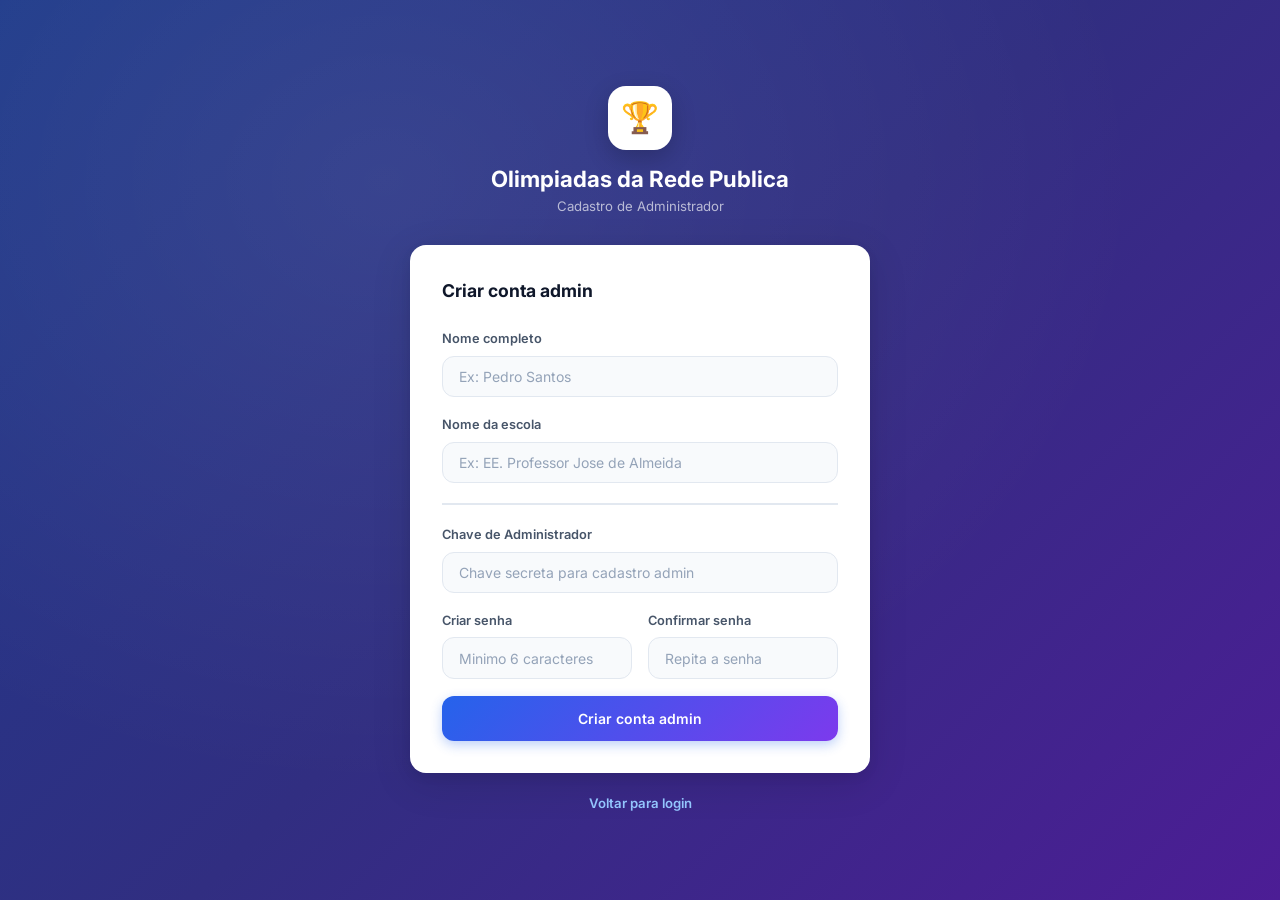
==== cadastro-admin.html @ f015c8ae "Add files via upload" ====
<!DOCTYPE html>
<html lang="pt-BR">
<head>
  <meta charset="UTF-8" />
  <meta name="viewport" content="width=device-width, initial-scale=1.0" />
  <title>Cadastro Admin — Olimpiadas da Rede Publica</title>
  <meta name="description" content="Crie conta de administrador para gerenciar inscricoes." />
  <link rel="stylesheet" href="style.css" />
</head>
<body class="auth-page">
  <div class="auth-wrap">
    <div class="auth-logo">
      <div class="logo-icon">🏆</div>
      <h1>Olimpiadas da Rede Publica</h1>
      <p>Cadastro de Administrador</p>
    </div>

    <div class="auth-card">
      <h2>Criar conta admin</h2>

      <div id="alert" class="alert" role="alert"></div>

      <form id="form-admin" novalidate>
        <div class="form-group">
          <label for="nome">Nome completo</label>
          <input type="text" id="nome" placeholder="Ex: Pedro Santos" autocomplete="name" />
          <div class="err" id="err-nome">Informe o nome completo.</div>
        </div>

        <div class="form-group">
          <label for="escola">Nome da escola</label>
          <input type="text" id="escola" placeholder="Ex: EE. Professor Jose de Almeida" autocomplete="off" />
          <div class="err" id="err-escola">Informe o nome da escola.</div>
        </div>

        <div class="divider"></div>

        <div class="form-group">
          <label for="admin-key">Chave de Administrador</label>
          <input type="password" id="admin-key" placeholder="Chave secreta para cadastro admin" autocomplete="off" />
          <div class="err" id="err-admin-key">Informe a chave de administrador.</div>
        </div>

        <div class="form-row">
          <div class="form-group">
            <label for="senha">Criar senha</label>
            <input type="password" id="senha" placeholder="Minimo 6 caracteres" autocomplete="new-password" />
            <div class="err" id="err-senha">A senha deve ter pelo menos 6 caracteres.</div>
          </div>
          <div class="form-group">
            <label for="confirma">Confirmar senha</label>
            <input type="password" id="confirma" placeholder="Repita a senha" autocomplete="new-password" />
            <div class="err" id="err-confirma">As senhas nao coincidem.</div>
          </div>
        </div>

        <button type="submit" class="btn btn-primary" id="btn-submit">Criar conta admin</button>
      </form>
    </div>

    <div class="auth-footer">
      <a href="login.html">Voltar para login</a>
    </div>
  </div>

  <script src="auth.js"></script>
  <script>
    if (getCurrentUser()) window.location.href = 'index.html';

    const form = document.getElementById('form-admin');
    const alert = document.getElementById('alert');

    function showAlert(msg, type = 'error') {
      alert.className = 'alert alert-' + type + ' show';
      alert.textContent = msg;
    }
    function hideAlert() { alert.className = 'alert'; }

    function setErr(id, show) {
      const input = document.getElementById(id);
      const err = document.getElementById('err-' + id);
      if (input) input.classList.toggle('is-error', show);
      if (err) err.classList.toggle('show', show);
    }

    form.addEventListener('submit', async e => {
      e.preventDefault();
      hideAlert();

      const nome = document.getElementById('nome').value.trim();
      const escola = document.getElementById('escola').value.trim();
      const adminKey = document.getElementById('admin-key').value;
      const senha = document.getElementById('senha').value;
      const confirma = document.getElementById('confirma').value;

      let ok = true;
      setErr('nome', !nome) && (ok = false);
      setErr('escola', !escola) && (ok = false);
      setErr('admin-key', !adminKey) && (ok = false);
      setErr('senha', senha.length < 6) && (ok = false);
      setErr('confirma', senha !== confirma) && (ok = false);

      if (!ok) return;

      const btn = document.getElementById('btn-submit');
      btn.disabled = true;
      btn.innerHTML = '<div style="width:18px;height:18px;border:2px solid rgba(255,255,255,.3);border-top-color:#fff;border-radius:50%;animation:spin .7s linear infinite"></div> Criando conta...';

      const result = await registerAdmin({ nomeCompleto: nome, nomeEscola: escola, senha: senha, adminKey: adminKey });

      if (!result.success) {
        showAlert(result.error);
        btn.disabled = false;
        btn.textContent = 'Criar conta admin';
      } else {
        showAlert('Conta admin criada com sucesso! Redirecionando...', 'success');
        setTimeout(() => window.location.href = 'index.html', 1200);
      }
    });

    ['nome', 'escola', 'admin-key', 'senha', 'confirma'].forEach(id => {
      const el = document.getElementById(id);
      if (el) el.addEventListener('input', () => setErr(id, false));
    });
  </script>
  <style>@keyframes spin { to { transform: rotate(360deg); } }</style>
</body>
</html>
---- style.css ----
@import url('https://fonts.googleapis.com/css2?family=Inter:wght@300;400;500;600;700;800&display=swap');

:root {
  --bg: #f1f5f9;
  --bg2: #e8edf3;
  --surface: #ffffff;
  --surface2: #f8fafc;
  --blue: #2563eb;
  --blue-l: #3b82f6;
  --purple: #7c3aed;
  --text: #0f172a;
  --text2: #475569;
  --muted: #94a3b8;
  --border: #e2e8f0;
  --border2: #cbd5e1;
  --radius: 12px;
  --radius-lg: 16px;
  --shadow-sm: 0 1px 3px rgba(0,0,0,.06), 0 1px 2px rgba(0,0,0,.04);
  --shadow: 0 4px 16px rgba(0,0,0,.08), 0 1px 4px rgba(0,0,0,.04);
  --shadow-lg: 0 10px 40px rgba(0,0,0,.12), 0 4px 12px rgba(0,0,0,.06);
  --tr: all 0.22s cubic-bezier(0.4,0,0.2,1);

  /* Status colors */
  --s-open-bg: #dcfce7; --s-open-text: #15803d; --s-open-border: #86efac; --s-open-bar: #16a34a;
  --s-ongoing-bg: #fef9c3; --s-ongoing-text: #a16207; --s-ongoing-border: #fde047; --s-ongoing-bar: #ca8a04;
  --s-closed-bg: #f3e8ff; --s-closed-text: #6d28d9; --s-closed-border: #c4b5fd; --s-closed-bar: #7c3aed;
  --s-finished-bg: #fee2e2; --s-finished-text: #b91c1c; --s-finished-border: #fca5a5; --s-finished-bar: #dc2626;
}

*, *::before, *::after { margin:0; padding:0; box-sizing:border-box; }
html { scroll-behavior:smooth; }

/* Skip link for keyboard navigation */
.skip-link {
  position: absolute; top: -40px; left: 0;
  background: var(--blue); color: white;
  padding: .5rem 1rem; z-index: 1000;
  font-weight: 600; text-decoration: none;
  transition: top .2s;
}
.skip-link:focus { top: 0; }

/* Screen reader only */
.sr-only {
  position: absolute; width: 1px; height: 1px;
  padding: 0; margin: -1px; overflow: hidden;
  clip: rect(0,0,0,0); border: 0;
}

body {
  font-family: 'Inter', system-ui, sans-serif;
  background: var(--bg);
  color: var(--text);
  min-height: 100vh;
  line-height: 1.6;
  overflow-x: hidden;
}

/* ── AUTH PAGES ── */
.auth-page {
  min-height: 100vh;
  display: flex;
  align-items: center;
  justify-content: center;
  padding: 2rem;
  background: linear-gradient(135deg, #1e3a8a 0%, #312e81 50%, #4c1d95 100%);
  position: relative;
}
.auth-page::before {
  content: '';
  position: absolute; inset: 0;
  background: radial-gradient(ellipse at 30% 20%, rgba(255,255,255,.08) 0%, transparent 60%);
  pointer-events: none;
}

.auth-wrap { width: 100%; max-width: 460px; animation: fadeUp .5s ease-out; position: relative; z-index: 1; }

.auth-logo { text-align: center; margin-bottom: 1.75rem; }
.logo-icon {
  width: 64px; height: 64px;
  background: white;
  border-radius: 18px;
  display: flex; align-items: center; justify-content: center;
  font-size: 1.9rem;
  margin: 0 auto 0.875rem;
  box-shadow: 0 8px 24px rgba(0,0,0,.2);
}
.auth-logo h1 { font-size: 1.4rem; font-weight: 700; color: white; line-height: 1.3; }
.auth-logo p  { font-size: .825rem; color: rgba(255,255,255,.65); margin-top: .2rem; }

.auth-card {
  background: white;
  border-radius: var(--radius-lg);
  padding: 2rem;
  box-shadow: var(--shadow-lg);
}
.auth-card h2 { font-size: 1.1rem; font-weight: 700; margin-bottom: 1.5rem; color: var(--text); }

/* Form */
.form-group { margin-bottom: 1.1rem; }
.form-group label { display: block; font-size: .8rem; font-weight: 600; color: var(--text2); margin-bottom: .4rem; }
.form-group input {
  width: 100%;
  background: var(--surface2);
  border: 1.5px solid var(--border);
  border-radius: var(--radius);
  padding: .7rem 1rem;
  color: var(--text);
  font-size: .875rem;
  font-family: inherit;
  transition: var(--tr);
  outline: none;
}
.form-group input:focus {
  border-color: var(--blue);
  background: #eff6ff;
  box-shadow: 0 0 0 3px rgba(37,99,235,.12);
}
.form-group input::placeholder { color: var(--muted); }
.form-group input.is-error { border-color: #ef4444; background: #fff5f5; }

.err { font-size: .75rem; color: #dc2626; margin-top: .3rem; display: none; }
.err.show { display: block; }

.form-row { display: grid; grid-template-columns: 1fr 1fr; gap: 1rem; }

/* Alert */
.alert {
  display: none; align-items: center; gap: .5rem;
  padding: .7rem 1rem; border-radius: 10px;
  font-size: .825rem; margin-bottom: 1.1rem;
  border: 1.5px solid;
}
.alert.show { display: flex; }
.alert-error  { background: #fff5f5; border-color: #fca5a5; color: #b91c1c; }
.alert-success{ background: #f0fdf4; border-color: #86efac; color: #15803d; }

/* Buttons */
.btn {
  display: inline-flex; align-items: center; justify-content: center; gap: .5rem;
  padding: .75rem 1.5rem; border-radius: var(--radius);
  font-size: .875rem; font-weight: 600; font-family: inherit;
  cursor: pointer; transition: var(--tr); border: none; text-decoration: none;
}
.btn-primary {
  background: linear-gradient(135deg, var(--blue), var(--purple));
  color: #fff; width: 100%; padding: .875rem;
  box-shadow: 0 4px 12px rgba(37,99,235,.3);
}
.btn-primary:hover:not(:disabled) { transform: translateY(-1px); box-shadow: 0 6px 20px rgba(37,99,235,.38); }
.btn-primary:disabled { opacity: .6; cursor: not-allowed; }

.auth-footer { text-align: center; margin-top: 1.25rem; font-size: .825rem; color: rgba(255,255,255,.7); }
.auth-footer a { color: #93c5fd; text-decoration: none; font-weight: 600; }
.auth-footer a:hover { text-decoration: underline; }

.divider { height: 1.5px; background: var(--border); margin: 1.25rem 0; }

/* ── APP PAGE ── */
.app-page { min-height: 100vh; }

/* Header */
.app-header {
  background: white;
  border-bottom: 1.5px solid var(--border);
  position: sticky; top: 0; z-index: 100;
  box-shadow: var(--shadow-sm);
}
.header-inner {
  max-width: 1320px; margin: 0 auto;
  padding: 0 2rem;
  display: flex; align-items: center; justify-content: space-between;
  height: 66px;
}
.brand { display: flex; align-items: center; gap: .75rem; }
.brand-icon {
  width: 40px; height: 40px;
  background: linear-gradient(135deg, var(--blue), var(--purple));
  border-radius: 11px;
  display: flex; align-items: center; justify-content: center;
  font-size: 1.1rem;
  box-shadow: 0 3px 10px rgba(37,99,235,.25);
}
.brand-name { font-size: .92rem; font-weight: 800; color: var(--text); }
.brand-sub  { font-size: .67rem; color: var(--muted); font-weight: 500; }

.header-right { display: flex; align-items: center; gap: 1rem; }
.user-info { text-align: right; }
.user-label { font-size: .68rem; color: var(--muted); font-weight: 500; }
.user-name  { font-size: .85rem; font-weight: 700; color: var(--text); max-width: 220px; overflow: hidden; text-overflow: ellipsis; white-space: nowrap; }

.btn-logout, .btn-admin {
  background: #f8fafc; border: 1.5px solid var(--border);
  color: var(--text2); padding: .45rem .9rem; border-radius: 9px;
  font-size: .78rem; font-weight: 600; cursor: pointer;
  transition: var(--tr); font-family: inherit; display: flex; align-items: center; gap: .4rem;
}
.btn-logout:hover { background: #fff5f5; border-color: #fca5a5; color: #b91c1c; }
.btn-admin { background: linear-gradient(135deg, var(--blue), var(--purple)); color: white; border: none; }
.btn-admin:hover { opacity: .9; }
.btn-check {
  display: flex; align-items: center; gap: 6px;
  padding: .4rem .85rem; border-radius: 9px;
  font-size: .775rem; font-weight: 700; font-family: inherit;
  cursor: pointer; transition: var(--tr); border: none; white-space: nowrap;
  background: linear-gradient(135deg, var(--blue), var(--purple));
  color: white; box-shadow: 0 2px 8px rgba(37,99,235,.25);
}
.btn-check:hover { transform: translateY(-1px); box-shadow: 0 4px 14px rgba(37,99,235,.35); }
.btn-admin-link {
  display: block; text-align: center; padding: .75rem;
  background: var(--surface2); border: 1.5px dashed var(--border2);
  border-radius: var(--radius); color: var(--text2);
  font-size: .85rem; font-weight: 600; text-decoration: none;
  transition: var(--tr);
}
.btn-admin-link:hover { border-color: var(--blue); color: var(--blue); background: #eff6ff; }
.badge-count {
  display: inline-flex; align-items: center; justify-content: center;
  min-width: 20px; height: 20px; padding: 0 6px;
  background: #dc2626; color: white; border-radius: 10px;
  font-size: .7rem; font-weight: 700;
  margin-left: 6px;
}

/* Hero */
.hero {
  max-width: 1320px; margin: 0 auto;
  padding: 2.5rem 2rem 1.5rem;
}
.hero-inner {
  display: flex; align-items: center; justify-content: space-between; flex-wrap: wrap; gap: 1.5rem;
}
.hero-text h1 {
  font-size: clamp(1.4rem, 3vw, 2rem);
  font-weight: 800; line-height: 1.2; margin-bottom: .4rem; color: var(--text);
}
.hero-text p { font-size: .9rem; color: var(--text2); max-width: 500px; }

.stats { display: flex; gap: 1rem; flex-wrap: wrap; }
.stat-chip {
  background: white; border: 1.5px solid var(--border);
  border-radius: 12px; padding: .6rem 1.1rem;
  text-align: center; box-shadow: var(--shadow-sm);
}
.stat-val { font-size: 1.5rem; font-weight: 800; color: var(--blue); display: block; }
.stat-lbl { font-size: .68rem; color: var(--muted); text-transform: uppercase; letter-spacing: .06em; font-weight: 600; }

/* Legend */
.legend {
  max-width: 1320px; margin: 0 auto;
  padding: 0 2rem .75rem;
  display: flex; gap: .6rem; flex-wrap: wrap; align-items: center;
}
.legend-label { font-size: .72rem; font-weight: 700; color: var(--muted); text-transform: uppercase; letter-spacing: .06em; margin-right: .25rem; }
.legend-item {
  display: flex; align-items: center; gap: .35rem;
  font-size: .75rem; font-weight: 600; padding: .25rem .7rem;
  border-radius: 20px; border: 1.5px solid;
}
.legend-item.open     { background: var(--s-open-bg);     color: var(--s-open-text);    border-color: var(--s-open-border); }
.legend-item.ongoing  { background: var(--s-ongoing-bg);  color: var(--s-ongoing-text); border-color: var(--s-ongoing-border); }
.legend-item.closed   { background: var(--s-closed-bg);   color: var(--s-closed-text);  border-color: var(--s-closed-border); }
.legend-item.finished { background: var(--s-finished-bg); color: var(--s-finished-text);border-color: var(--s-finished-border); }

/* Controls */
.controls {
  max-width: 1320px; margin: 0 auto;
  padding: 0 2rem 1.25rem;
  display: flex; gap: .75rem; flex-wrap: wrap;
}
.search-wrap { flex: 1; min-width: 180px; position: relative; }
.search-icon { position: absolute; left: .875rem; top: 50%; transform: translateY(-50%); color: var(--muted); pointer-events: none; }
.search-wrap input {
  width: 100%;
  background: white; border: 1.5px solid var(--border); border-radius: var(--radius);
  padding: .65rem 1rem .65rem 2.6rem;
  color: var(--text); font-size: .85rem; font-family: inherit;
  outline: none; transition: var(--tr); box-shadow: var(--shadow-sm);
}
.search-wrap input:focus { border-color: var(--blue); box-shadow: 0 0 0 3px rgba(37,99,235,.1); }
.search-wrap input::placeholder { color: var(--muted); }

select.filter {
  background: white; border: 1.5px solid var(--border); border-radius: var(--radius);
  padding: .65rem 1rem; color: var(--text); font-size: .85rem; font-family: inherit;
  cursor: pointer; outline: none; transition: var(--tr); box-shadow: var(--shadow-sm);
}
select.filter:focus { border-color: var(--blue); }
select.filter option { background: white; }

/* Grid */
.grid-wrap { max-width: 1320px; margin: 0 auto; padding: 0 2rem 3rem; }
.grid-label { font-size: .72rem; color: var(--muted); text-transform: uppercase; letter-spacing: .08em; margin-bottom: 1rem; font-weight: 700; }

.grid {
  display: grid;
  grid-template-columns: repeat(auto-fill, minmax(480px, 1fr));
  gap: 1rem;
}

/* ── OLYMPIAD CARD ── */
.olympiad-card {
  background: white;
  border-radius: var(--radius-lg);
  border: 1.5px solid var(--border);
  box-shadow: var(--shadow-sm);
  display: flex;
  overflow: hidden;
  transition: var(--tr);
  animation: fadeUp .35s ease-out both;
  border-left: 4px solid var(--card-bar-color, #e2e8f0);
}
.olympiad-card:hover { box-shadow: var(--shadow); transform: translateY(-2px); border-color: var(--card-bar-color, #e2e8f0); }

/* Status border colors */
.olympiad-card.status-inscricoes-abertas { --card-bar-color: var(--s-open-bar); }
.olympiad-card.status-em-andamento       { --card-bar-color: var(--s-ongoing-bar); }
.olympiad-card.status-inscricoes-fechadas{ --card-bar-color: var(--s-closed-bar); }
.olympiad-card.status-encerrada          { --card-bar-color: var(--s-finished-bar); }

/* Banner */
.card-banner {
  width: 90px;
  flex-shrink: 0;
  display: flex; align-items: stretch;
}
.card-banner img {
  width: 100%; height: 100%;
  object-fit: cover;
  display: block;
}

/* Card content */
.card-content { flex: 1; padding: 1rem 1.1rem; display: flex; flex-direction: column; gap: .45rem; min-width: 0; }

.card-top { display: flex; align-items: center; justify-content: space-between; gap: .5rem; flex-wrap: wrap; }

/* Status badge */
.status-badge {
  display: inline-flex; align-items: center; gap: .3rem;
  font-size: .68rem; font-weight: 700; padding: .2rem .65rem;
  border-radius: 20px; border: 1.5px solid; white-space: nowrap;
  letter-spacing: .02em;
}
.status-badge::before { content: ''; width: 6px; height: 6px; border-radius: 50%; background: currentColor; flex-shrink: 0; }
.status-badge.status-inscricoes-abertas  { background: var(--s-open-bg);     color: var(--s-open-text);    border-color: var(--s-open-border); }
.status-badge.status-em-andamento        { background: var(--s-ongoing-bg);  color: var(--s-ongoing-text); border-color: var(--s-ongoing-border); }
.status-badge.status-inscricoes-fechadas { background: var(--s-closed-bg);   color: var(--s-closed-text);  border-color: var(--s-closed-border); }
.status-badge.status-encerrada           { background: var(--s-finished-bg); color: var(--s-finished-text);border-color: var(--s-finished-border); }

.enrolled-badge {
  display: inline-flex; align-items: center; gap: .3rem;
  font-size: .68rem; font-weight: 700; padding: .2rem .65rem;
  border-radius: 20px; background: #f0fdf4; color: #15803d; border: 1.5px solid #86efac;
}

.card-acronym { font-size: .72rem; font-weight: 800; color: var(--blue); letter-spacing: .05em; text-transform: uppercase; }
.card-title { font-size: .88rem; font-weight: 700; color: var(--text); line-height: 1.35; }
.card-area { display: flex; align-items: center; gap: .35rem; font-size: .775rem; color: var(--text2); font-weight: 500; }
.area-dot { width: 7px; height: 7px; border-radius: 50%; flex-shrink: 0; }

/* Meta info */
.card-meta { display: flex; gap: .5rem; flex-wrap: wrap; margin-top: .1rem; }
.meta-pill {
  display: flex; align-items: center; gap: .3rem;
  font-size: .72rem; font-weight: 600; color: var(--text2);
  background: var(--surface2); border: 1px solid var(--border);
  padding: .18rem .6rem; border-radius: 20px;
}

/* Card footer */
.card-footer {
  display: flex; align-items: center; justify-content: space-between; gap: .75rem;
  padding-top: .5rem; border-top: 1.5px solid var(--border); margin-top: auto;
}
.card-deadline { font-size: .75rem; color: var(--muted); font-weight: 500; }

.btn-enroll {
  padding: .4rem 1rem; border-radius: 9px;
  font-size: .775rem; font-weight: 700; font-family: inherit;
  cursor: pointer; transition: var(--tr); border: none; white-space: nowrap;
  background: linear-gradient(135deg, var(--blue), var(--purple));
  color: white; box-shadow: 0 2px 8px rgba(37,99,235,.25);
}
.btn-enroll:hover:not(.enrolled) { transform: translateY(-1px); box-shadow: 0 4px 14px rgba(37,99,235,.35); }
.btn-enroll.enrolled {
  background: #f0fdf4; color: #15803d;
  box-shadow: none; cursor: default;
  border: 1.5px solid #86efac;
}

/* Empty */
.empty-state { grid-column: 1/-1; text-align: center; padding: 4rem 2rem; color: var(--muted); }
.empty-state .ei { font-size: 3rem; opacity: .35; margin-bottom: 1rem; }

/* Admin Panel */
.admin-panel {
  background: white;
  border-radius: var(--radius-lg);
  border: 1.5px solid var(--border);
  box-shadow: var(--shadow);
  margin: 0 2rem 2rem;
  overflow: hidden;
}
.admin-header {
  display: flex; align-items: center; justify-content: space-between;
  padding: 1.25rem 1.5rem;
  border-bottom: 1.5px solid var(--border);
  background: var(--surface2);
}
.admin-header h2 { font-size: 1.1rem; font-weight: 700; color: var(--text); }
.btn-close {
  background: none; border: none;
  color: var(--text2); font-size: 1rem; cursor: pointer;
  padding: .25rem .5rem; border-radius: 6px;
}
.btn-close:hover { background: var(--border); }
.admin-filters {
  display: flex; align-items: center; justify-content: space-between;
  padding: 1rem 1.5rem;
  border-bottom: 1.5px solid var(--border);
  gap: 1rem;
}
.admin-filters select {
  background: var(--surface2); border: 1.5px solid var(--border);
  border-radius: var(--radius); padding: .5rem .75rem;
  font-size: .85rem; font-family: inherit; color: var(--text);
  cursor: pointer;
}
.btn-export {
  background: var(--blue); color: white; border: none;
  padding: .5rem 1rem; border-radius: var(--radius);
  font-size: .8rem; font-weight: 600; cursor: pointer;
  font-family: inherit;
}
.btn-export:hover { background: var(--blue-l); }
.admin-table-wrap { overflow-x: auto; }
.admin-table {
  width: 100%; border-collapse: collapse;
  font-size: .85rem;
}
.admin-table th, .admin-table td {
  padding: .75rem 1rem; text-align: left;
  border-bottom: 1px solid var(--border);
}
.admin-table th {
  background: var(--surface2); font-weight: 600;
  color: var(--text2); text-transform: uppercase; letter-spacing: .05em; font-size: .7rem;
}
.admin-table tr:hover { background: var(--surface2); }
.admin-empty { text-align: center; padding: 3rem; color: var(--muted); }

/* Animations */
@keyframes fadeUp {
  from { opacity: 0; transform: translateY(14px); }
  to   { opacity: 1; transform: translateY(0); }
}

/* Scrollbar */
::-webkit-scrollbar { width: 6px; }
::-webkit-scrollbar-track { background: var(--bg); }
::-webkit-scrollbar-thumb { background: var(--border2); border-radius: 3px; }
::-webkit-scrollbar-thumb:hover { background: var(--muted); }

/* Responsive */
@media (max-width: 700px) {
  .auth-card { padding: 1.5rem; }
  .form-row { grid-template-columns: 1fr; }
  .header-inner { padding: 0 1rem; }
  .user-info { display: none; }
  .hero, .controls, .grid-wrap, .legend { padding-left: 1rem; padding-right: 1rem; }
  .grid { grid-template-columns: 1fr; }
  .hero-inner { flex-direction: column; }
  .stats { justify-content: flex-start; }
  .card-banner { width: 72px; }
}
@keyframes spin { to { transform: rotate(360deg); } }
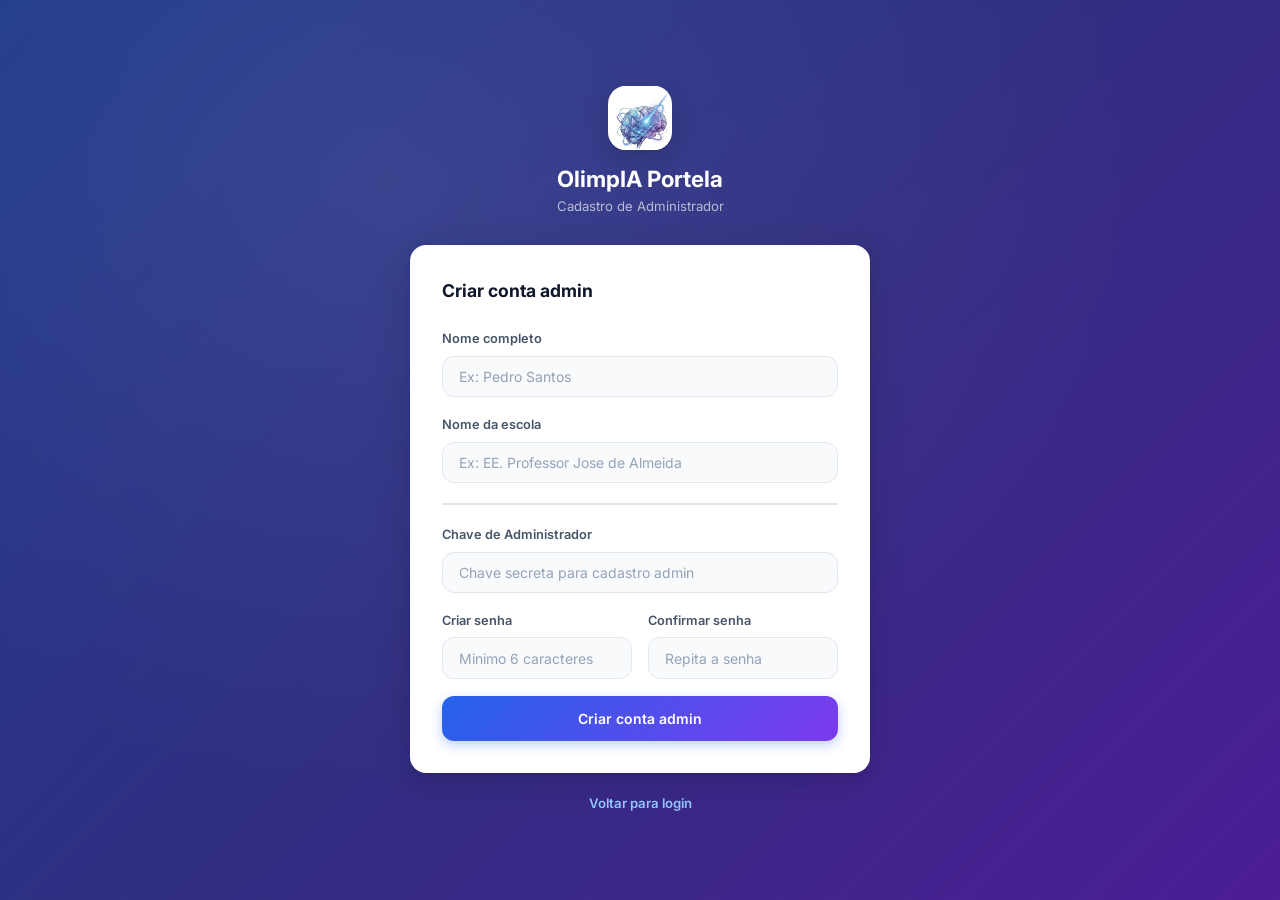
==== commit ca12de50: "Add files via upload" ====
--- a/cadastro-admin.html
+++ b/cadastro-admin.html
@@ -3,15 +3,15 @@
 <head>
   <meta charset="UTF-8" />
   <meta name="viewport" content="width=device-width, initial-scale=1.0" />
-  <title>Cadastro Admin — Olimpiadas da Rede Publica</title>
+  <title>Cadastro Admin — OlimpIA Portela</title>
   <meta name="description" content="Crie conta de administrador para gerenciar inscricoes." />
   <link rel="stylesheet" href="style.css" />
 </head>
 <body class="auth-page">
   <div class="auth-wrap">
     <div class="auth-logo">
-      <div class="logo-icon">🏆</div>
-      <h1>Olimpiadas da Rede Publica</h1>
+      <div class="logo-icon"><img src="logo.png" alt="Logo OlimpIA Portela" /></div>
+      <h1>OlimpIA Portela</h1>
       <p>Cadastro de Administrador</p>
     </div>
 
--- a/style.css
+++ b/style.css
@@ -81,9 +81,14 @@
   background: white;
   border-radius: 18px;
   display: flex; align-items: center; justify-content: center;
-  font-size: 1.9rem;
   margin: 0 auto 0.875rem;
-  box-shadow: 0 8px 24px rgba(0,0,0,.2);
+  box-shadow: 0 8px 24px rgba(0,0,0,.15);
+  overflow: hidden;
+}
+.logo-icon img {
+  width: 100%;
+  height: 100%;
+  object-fit: contain;
 }
 .auth-logo h1 { font-size: 1.4rem; font-weight: 700; color: white; line-height: 1.3; }
 .auth-logo p  { font-size: .825rem; color: rgba(255,255,255,.65); margin-top: .2rem; }
@@ -119,6 +124,28 @@
 .form-group input::placeholder { color: var(--muted); }
 .form-group input.is-error { border-color: #ef4444; background: #fff5f5; }
 
+.email-verify-wrap { display: flex; gap: .5rem; }
+.email-verify-wrap input { flex: 1; }
+.btn-verify-email {
+  background: var(--blue); color: white; border: none;
+  padding: .7rem 1rem; border-radius: var(--radius);
+  font-size: .8rem; font-weight: 600; cursor: pointer;
+  font-family: inherit; white-space: nowrap;
+}
+.btn-verify-email:hover { background: var(--blue-l); }
+.btn-verify-email:disabled { opacity: .6; cursor: not-allowed; }
+.email-code-group { margin-top: .5rem; }
+.btn-resend-code {
+  background: none; border: none; color: var(--blue);
+  font-size: .8rem; cursor: pointer; margin-top: .5rem;
+  text-decoration: underline;
+}
+.email-verified {
+  background: #f0fdf4; border: 1.5px solid #86efac;
+  color: #15803d; padding: .7rem 1rem; border-radius: var(--radius);
+  font-size: .85rem; font-weight: 600; margin-bottom: 1rem;
+}
+
 .err { font-size: .75rem; color: #dc2626; margin-top: .3rem; display: none; }
 .err.show { display: block; }
 
@@ -175,11 +202,16 @@
 .brand { display: flex; align-items: center; gap: .75rem; }
 .brand-icon {
   width: 40px; height: 40px;
-  background: linear-gradient(135deg, var(--blue), var(--purple));
+  background: white;
   border-radius: 11px;
   display: flex; align-items: center; justify-content: center;
-  font-size: 1.1rem;
-  box-shadow: 0 3px 10px rgba(37,99,235,.25);
+  box-shadow: 0 3px 10px rgba(0,0,0,.08);
+  overflow: hidden;
+}
+.brand-icon img {
+  width: 100%;
+  height: 100%;
+  object-fit: contain;
 }
 .brand-name { font-size: .92rem; font-weight: 800; color: var(--text); }
 .brand-sub  { font-size: .67rem; color: var(--muted); font-weight: 500; }
@@ -350,9 +382,14 @@
 .status-badge.status-encerrada           { background: var(--s-finished-bg); color: var(--s-finished-text);border-color: var(--s-finished-border); }
 
 .enrolled-badge {
-  display: inline-flex; align-items: center; gap: .3rem;
-  font-size: .68rem; font-weight: 700; padding: .2rem .65rem;
-  border-radius: 20px; background: #f0fdf4; color: #15803d; border: 1.5px solid #86efac;
+  display: inline-block; padding: .25rem .75rem;
+  background: #f0fdf4; color: #15803d; font-weight: 600;
+  border-radius: 20px; font-size: .75rem;
+}
+.pending-badge {
+  display: inline-block; padding: .25rem .75rem;
+  background: #fff7ed; color: #c2410c; font-weight: 600;
+  border-radius: 20px; font-size: .75rem;
 }
 
 .card-acronym { font-size: .72rem; font-weight: 800; color: var(--blue); letter-spacing: .05em; text-transform: uppercase; }
@@ -380,14 +417,24 @@
   padding: .4rem 1rem; border-radius: 9px;
   font-size: .775rem; font-weight: 700; font-family: inherit;
   cursor: pointer; transition: var(--tr); border: none; white-space: nowrap;
-  background: linear-gradient(135deg, var(--blue), var(--purple));
-  color: white; box-shadow: 0 2px 8px rgba(37,99,235,.25);
-}
-.btn-enroll:hover:not(.enrolled) { transform: translateY(-1px); box-shadow: 0 4px 14px rgba(37,99,235,.35); }
+  background: linear-gradient(135deg, #16a34a, #15803d);
+  color: white; box-shadow: 0 2px 8px rgba(22,163,74,.25);
+}
+.btn-enroll:hover:not(.enrolled) { transform: translateY(-1px); box-shadow: 0 4px 14px rgba(22,163,74,.35); }
 .btn-enroll.enrolled {
   background: #f0fdf4; color: #15803d;
   box-shadow: none; cursor: default;
   border: 1.5px solid #86efac;
+}
+.btn-enroll.pending {
+  background: #fff7ed; color: #c2410c;
+  box-shadow: none; cursor: not-allowed;
+  border: 1.5px solid #fed7aa;
+}
+.btn-enroll:disabled, .btn-enroll[aria-disabled="true"] {
+  background: #e2e8f0; color: #94a3b8;
+  box-shadow: none; cursor: not-allowed;
+  border: none;
 }
 
 /* Empty */
@@ -449,6 +496,22 @@
   color: var(--text2); text-transform: uppercase; letter-spacing: .05em; font-size: .7rem;
 }
 .admin-table tr:hover { background: var(--surface2); }
+.admin-table td:last-child { white-space: nowrap; }
+.status-badge {
+  display: inline-block; padding: .2rem .6rem; border-radius: 20px;
+  font-size: .7rem; font-weight: 600; text-transform: uppercase; letter-spacing: .04em;
+}
+.status-badge.pending { background: #fff7ed; color: #c2410c; }
+.status-badge.confirmed { background: #f0fdf4; color: #15803d; }
+.btn-confirm-enroll, .btn-cancel-enroll {
+  padding: .3rem .7rem; border-radius: 6px; border: 1px solid var(--border);
+  background: white; cursor: pointer; font-size: .75rem; margin-right: .3rem;
+  transition: all .2s;
+}
+.btn-confirm-enroll { background: #16a34a; color: white; border-color: #16a34a; }
+.btn-confirm-enroll:hover { background: #15803d; border-color: #15803d; color: white; }
+.btn-remove-enroll:hover { background: #fef2f2; border-color: #b91c1c; color: #b91c1c; }
+.btn-cancel-enroll:hover { background: #fff7ed; border-color: #c2410c; color: #c2410c; }
 .admin-empty { text-align: center; padding: 3rem; color: var(--muted); }
 
 /* Animations */
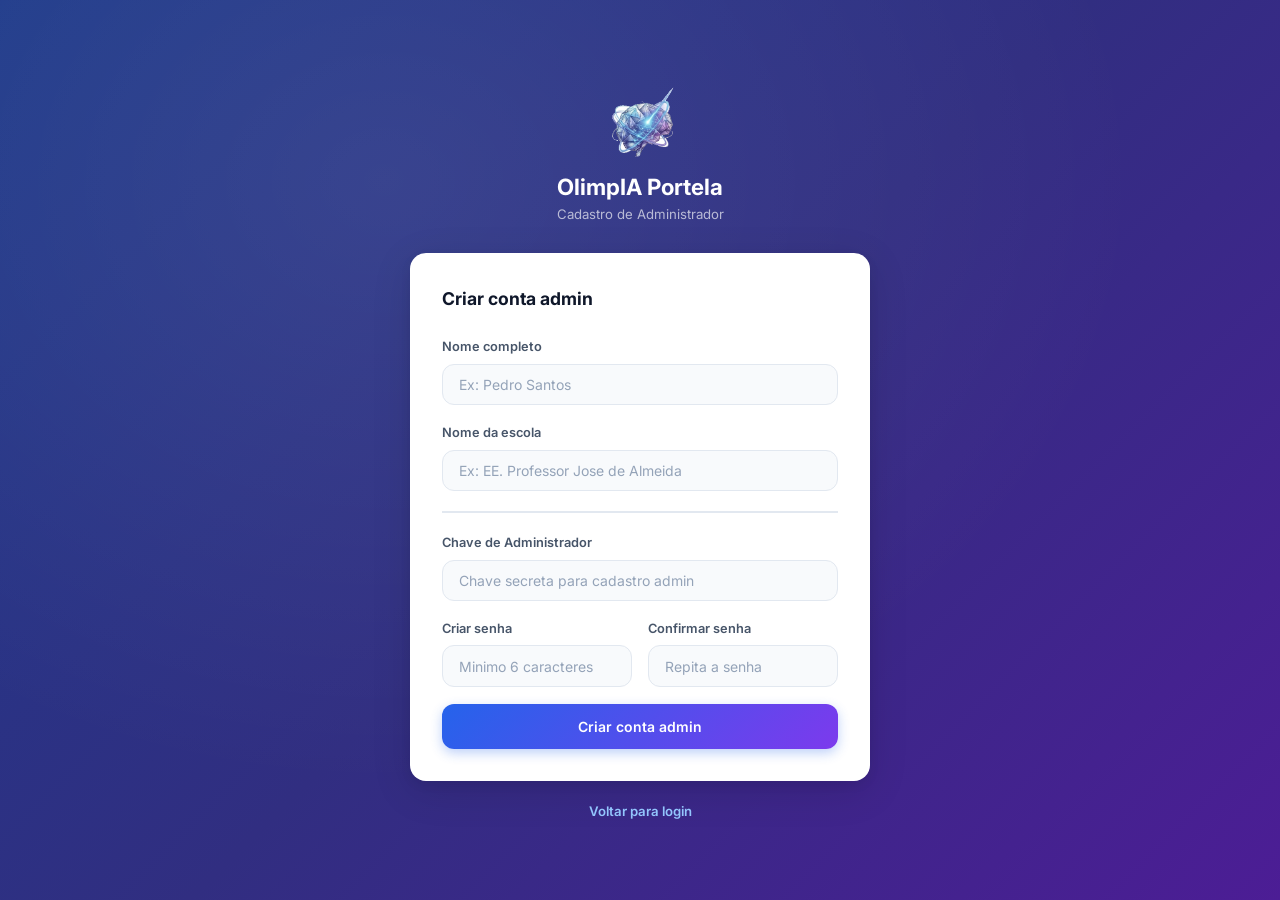
==== commit 3582d802: "Add files via upload" ====
--- a/cadastro-admin.html
+++ b/cadastro-admin.html
@@ -10,7 +10,7 @@
 <body class="auth-page">
   <div class="auth-wrap">
     <div class="auth-logo">
-      <div class="logo-icon"><img src="logo.png" alt="Logo OlimpIA Portela" /></div>
+      <div class="logo-icon"><img src="logo.png" alt="Logo OlimpIA Portela" width="80" height="80" /></div>
       <h1>OlimpIA Portela</h1>
       <p>Cadastro de Administrador</p>
     </div>
--- a/style.css
+++ b/style.css
@@ -29,6 +29,7 @@
 
 *, *::before, *::after { margin:0; padding:0; box-sizing:border-box; }
 html { scroll-behavior:smooth; }
+img { max-width: 100%; height: auto; }
 
 /* Skip link for keyboard navigation */
 .skip-link {
@@ -77,12 +78,10 @@
 
 .auth-logo { text-align: center; margin-bottom: 1.75rem; }
 .logo-icon {
-  width: 64px; height: 64px;
-  background: white;
-  border-radius: 18px;
+  width: 80px; height: 80px;
+  background: transparent;
   display: flex; align-items: center; justify-content: center;
   margin: 0 auto 0.875rem;
-  box-shadow: 0 8px 24px rgba(0,0,0,.15);
   overflow: hidden;
 }
 .logo-icon img {
@@ -202,15 +201,13 @@
 .brand { display: flex; align-items: center; gap: .75rem; }
 .brand-icon {
   width: 40px; height: 40px;
-  background: white;
-  border-radius: 11px;
+  background: transparent;
   display: flex; align-items: center; justify-content: center;
-  box-shadow: 0 3px 10px rgba(0,0,0,.08);
   overflow: hidden;
 }
 .brand-icon img {
-  width: 100%;
-  height: 100%;
+  width: 90%;
+  height: 90%;
   object-fit: contain;
 }
 .brand-name { font-size: .92rem; font-weight: 800; color: var(--text); }
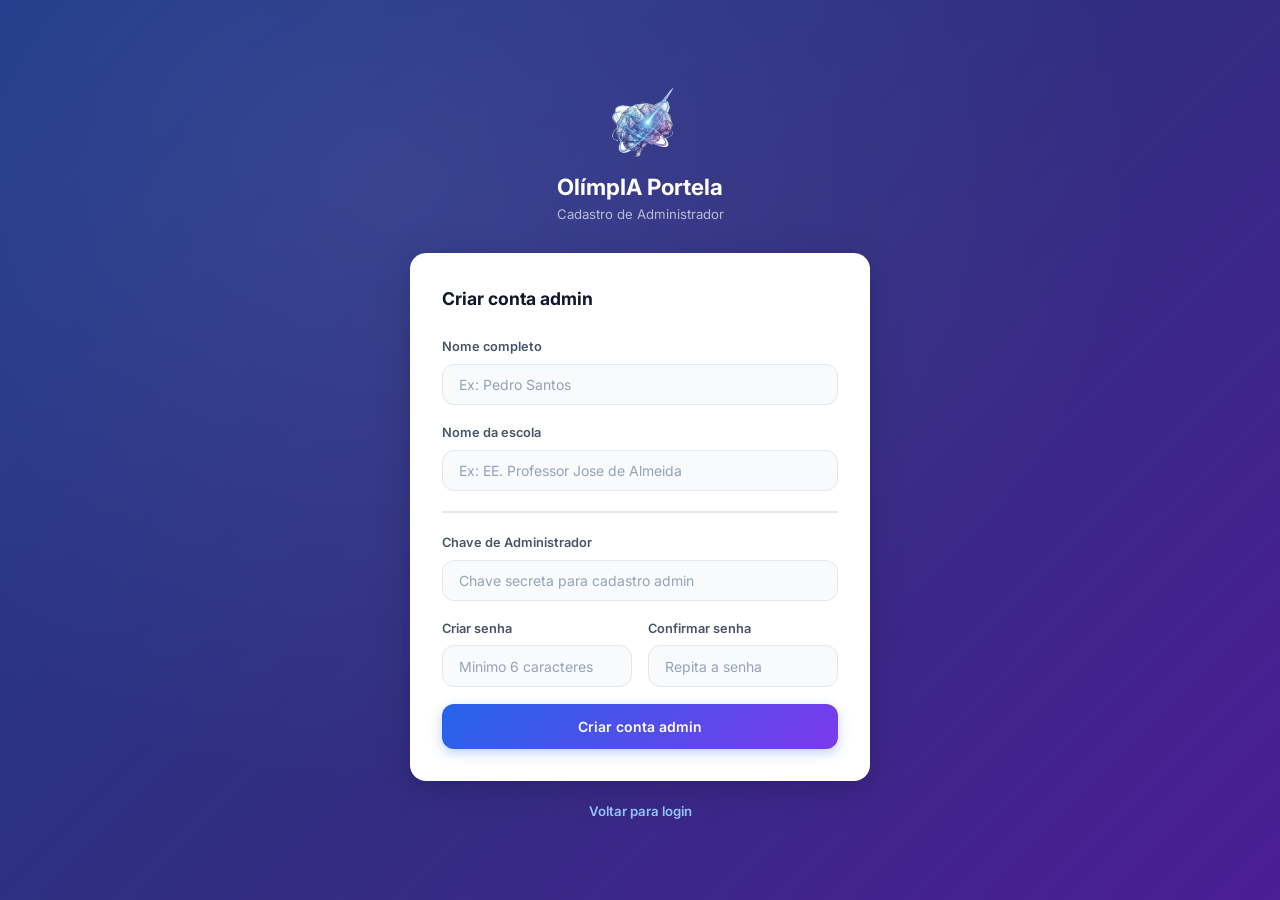
==== commit ae2a5d41: "Add files via upload" ====
--- a/cadastro-admin.html
+++ b/cadastro-admin.html
@@ -3,15 +3,15 @@
 <head>
   <meta charset="UTF-8" />
   <meta name="viewport" content="width=device-width, initial-scale=1.0" />
-  <title>Cadastro Admin — OlimpIA Portela</title>
+  <title>Cadastro Admin — OlímpIA Portela</title>
   <meta name="description" content="Crie conta de administrador para gerenciar inscricoes." />
-  <link rel="stylesheet" href="style.css" />
+  <link rel="stylesheet" href="style.css?v=1.1" />
 </head>
 <body class="auth-page">
   <div class="auth-wrap">
     <div class="auth-logo">
-      <div class="logo-icon"><img src="logo.png" alt="Logo OlimpIA Portela" width="80" height="80" /></div>
-      <h1>OlimpIA Portela</h1>
+      <div class="logo-icon" style="width: 80px; height: 80px; background: transparent; display: flex; align-items: center; justify-content: center; margin: 0 auto 0.875rem; overflow: hidden;"><img src="logo.png" alt="Logo OlímpIA Portela" style="width: 100%; height: 100%; object-fit: contain;" /></div>
+      <h1>OlímpIA Portela</h1>
       <p>Cadastro de Administrador</p>
     </div>
 
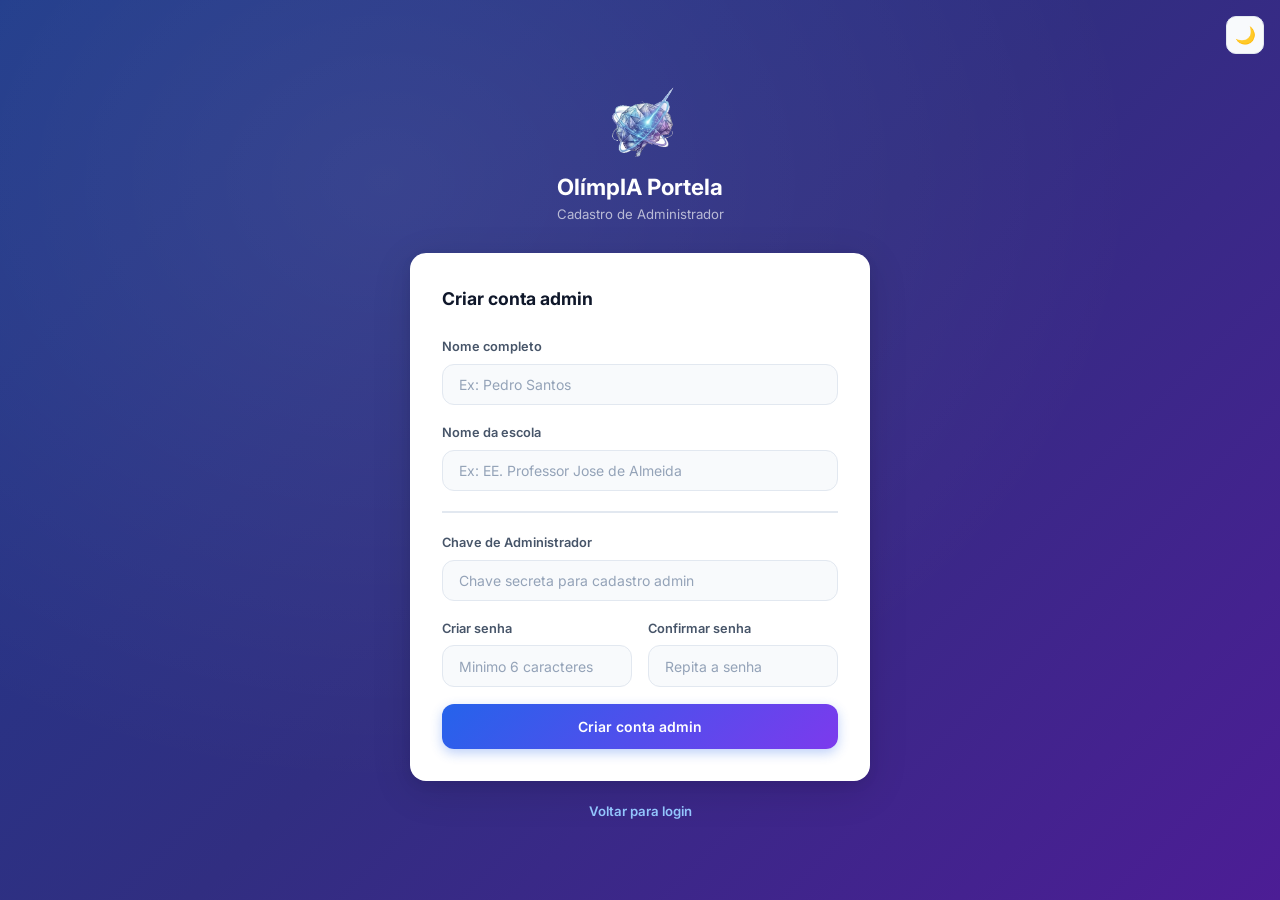
==== commit d7fb25c9: "Add files via upload" ====
--- a/cadastro-admin.html
+++ b/cadastro-admin.html
@@ -5,9 +5,11 @@
   <meta name="viewport" content="width=device-width, initial-scale=1.0" />
   <title>Cadastro Admin — OlímpIA Portela</title>
   <meta name="description" content="Crie conta de administrador para gerenciar inscricoes." />
-  <link rel="stylesheet" href="style.css?v=1.1" />
+  <link rel="stylesheet" href="style.css?v=1.2" />
+  <script>try{var t=localStorage.getItem('olimpiadas_theme');if(t==='dark'||(!t&&matchMedia('(prefers-color-scheme: dark)').matches))document.documentElement.setAttribute('data-theme','dark');}catch(e){}</script>
 </head>
 <body class="auth-page">
+  <button class="theme-toggle theme-toggle-fixed" onclick="toggleTheme()" aria-label="Mudar para tema escuro">🌙</button>
   <div class="auth-wrap">
     <div class="auth-logo">
       <div class="logo-icon" style="width: 80px; height: 80px; background: transparent; display: flex; align-items: center; justify-content: center; margin: 0 auto 0.875rem; overflow: hidden;"><img src="logo.png" alt="Logo OlímpIA Portela" style="width: 100%; height: 100%; object-fit: contain;" /></div>
--- a/style.css
+++ b/style.css
@@ -5,6 +5,8 @@
   --bg2: #e8edf3;
   --surface: #ffffff;
   --surface2: #f8fafc;
+  --focus-bg: #eff6ff;
+  --error-bg: #fff5f5;
   --blue: #2563eb;
   --blue-l: #3b82f6;
   --purple: #7c3aed;
@@ -27,6 +29,33 @@
   --s-finished-bg: #fee2e2; --s-finished-text: #b91c1c; --s-finished-border: #fca5a5; --s-finished-bar: #dc2626;
 }
 
+/* ── DARK THEME ── */
+:root[data-theme="dark"] {
+  --bg: #0b1120;
+  --bg2: #111827;
+  --surface: #1e293b;
+  --surface2: #243244;
+  --focus-bg: #1e293b;
+  --error-bg: #3f1d1d;
+  --blue: #3b82f6;
+  --blue-l: #60a5fa;
+  --purple: #8b5cf6;
+  --text: #f1f5f9;
+  --text2: #cbd5e1;
+  --muted: #94a3b8;
+  --border: #334155;
+  --border2: #475569;
+  --shadow-sm: 0 1px 3px rgba(0,0,0,.4), 0 1px 2px rgba(0,0,0,.3);
+  --shadow: 0 4px 16px rgba(0,0,0,.45), 0 1px 4px rgba(0,0,0,.3);
+  --shadow-lg: 0 10px 40px rgba(0,0,0,.55), 0 4px 12px rgba(0,0,0,.35);
+
+  /* Status colors (dark) */
+  --s-open-bg: #052e16; --s-open-text: #4ade80; --s-open-border: #166534; --s-open-bar: #22c55e;
+  --s-ongoing-bg: #422006; --s-ongoing-text: #facc15; --s-ongoing-border: #854d0e; --s-ongoing-bar: #eab308;
+  --s-closed-bg: #2e1065; --s-closed-text: #c4b5fd; --s-closed-border: #5b21b6; --s-closed-bar: #a78bfa;
+  --s-finished-bg: #450a0a; --s-finished-text: #fca5a5; --s-finished-border: #7f1d1d; --s-finished-bar: #ef4444;
+}
+
 *, *::before, *::after { margin:0; padding:0; box-sizing:border-box; }
 html { scroll-behavior:smooth; }
 img { max-width: 100%; height: auto; }
@@ -93,7 +122,7 @@
 .auth-logo p  { font-size: .825rem; color: rgba(255,255,255,.65); margin-top: .2rem; }
 
 .auth-card {
-  background: white;
+  background: var(--surface);
   border-radius: var(--radius-lg);
   padding: 2rem;
   box-shadow: var(--shadow-lg);
@@ -117,11 +146,11 @@
 }
 .form-group input:focus {
   border-color: var(--blue);
-  background: #eff6ff;
+  background: var(--focus-bg);
   box-shadow: 0 0 0 3px rgba(37,99,235,.12);
 }
 .form-group input::placeholder { color: var(--muted); }
-.form-group input.is-error { border-color: #ef4444; background: #fff5f5; }
+.form-group input.is-error { border-color: #ef4444; background: var(--error-bg); }
 
 .email-verify-wrap { display: flex; gap: .5rem; }
 .email-verify-wrap input { flex: 1; }
@@ -144,6 +173,7 @@
   color: #15803d; padding: .7rem 1rem; border-radius: var(--radius);
   font-size: .85rem; font-weight: 600; margin-bottom: 1rem;
 }
+:root[data-theme="dark"] .email-verified { background: #052e16; border-color: #166534; color: #4ade80; }
 
 .err { font-size: .75rem; color: #dc2626; margin-top: .3rem; display: none; }
 .err.show { display: block; }
@@ -158,8 +188,10 @@
   border: 1.5px solid;
 }
 .alert.show { display: flex; }
-.alert-error  { background: #fff5f5; border-color: #fca5a5; color: #b91c1c; }
+.alert-error  { background: var(--error-bg);    border-color: #fca5a5; color: #b91c1c; }
 .alert-success{ background: #f0fdf4; border-color: #86efac; color: #15803d; }
+:root[data-theme="dark"] .alert-error   { background: #3f1d1d; color: #fca5a5; border-color: #7f1d1d; }
+:root[data-theme="dark"] .alert-success { background: #052e16; color: #4ade80; border-color: #166534; }
 
 /* Buttons */
 .btn {
@@ -187,7 +219,7 @@
 
 /* Header */
 .app-header {
-  background: white;
+  background: var(--surface);
   border-bottom: 1.5px solid var(--border);
   position: sticky; top: 0; z-index: 100;
   box-shadow: var(--shadow-sm);
@@ -219,12 +251,13 @@
 .user-name  { font-size: .85rem; font-weight: 700; color: var(--text); max-width: 220px; overflow: hidden; text-overflow: ellipsis; white-space: nowrap; }
 
 .btn-logout, .btn-admin {
-  background: #f8fafc; border: 1.5px solid var(--border);
+  background: var(--surface2); border: 1.5px solid var(--border);
   color: var(--text2); padding: .45rem .9rem; border-radius: 9px;
   font-size: .78rem; font-weight: 600; cursor: pointer;
   transition: var(--tr); font-family: inherit; display: flex; align-items: center; gap: .4rem;
 }
-.btn-logout:hover { background: #fff5f5; border-color: #fca5a5; color: #b91c1c; }
+.btn-logout:hover { background: var(--error-bg); border-color: #fca5a5; color: #b91c1c; }
+:root[data-theme="dark"] .btn-logout:hover { color: #fca5a5; border-color: #7f1d1d; }
 .btn-admin { background: linear-gradient(135deg, var(--blue), var(--purple)); color: white; border: none; }
 .btn-admin:hover { opacity: .9; }
 .btn-check {
@@ -243,7 +276,7 @@
   font-size: .85rem; font-weight: 600; text-decoration: none;
   transition: var(--tr);
 }
-.btn-admin-link:hover { border-color: var(--blue); color: var(--blue); background: #eff6ff; }
+.btn-admin-link:hover { border-color: var(--blue); color: var(--blue); background: var(--focus-bg); }
 .badge-count {
   display: inline-flex; align-items: center; justify-content: center;
   min-width: 20px; height: 20px; padding: 0 6px;
@@ -252,6 +285,19 @@
   margin-left: 6px;
 }
 
+/* Theme toggle */
+.theme-toggle {
+  width: 38px; height: 38px; flex-shrink: 0;
+  background: var(--surface2); border: 1.5px solid var(--border);
+  color: var(--text); border-radius: 10px;
+  font-size: 1.05rem; line-height: 1;
+  cursor: pointer;
+  display: inline-flex; align-items: center; justify-content: center;
+  transition: var(--tr); font-family: inherit;
+}
+.theme-toggle:hover { border-color: var(--blue); transform: translateY(-1px); }
+.theme-toggle-fixed { position: fixed; top: 1rem; right: 1rem; z-index: 60; }
+
 /* Hero */
 .hero {
   max-width: 1320px; margin: 0 auto;
@@ -268,7 +314,7 @@
 
 .stats { display: flex; gap: 1rem; flex-wrap: wrap; }
 .stat-chip {
-  background: white; border: 1.5px solid var(--border);
+  background: var(--surface); border: 1.5px solid var(--border);
   border-radius: 12px; padding: .6rem 1.1rem;
   text-align: center; box-shadow: var(--shadow-sm);
 }
@@ -302,7 +348,7 @@
 .search-icon { position: absolute; left: .875rem; top: 50%; transform: translateY(-50%); color: var(--muted); pointer-events: none; }
 .search-wrap input {
   width: 100%;
-  background: white; border: 1.5px solid var(--border); border-radius: var(--radius);
+  background: var(--surface); border: 1.5px solid var(--border); border-radius: var(--radius);
   padding: .65rem 1rem .65rem 2.6rem;
   color: var(--text); font-size: .85rem; font-family: inherit;
   outline: none; transition: var(--tr); box-shadow: var(--shadow-sm);
@@ -311,12 +357,12 @@
 .search-wrap input::placeholder { color: var(--muted); }
 
 select.filter {
-  background: white; border: 1.5px solid var(--border); border-radius: var(--radius);
+  background: var(--surface); border: 1.5px solid var(--border); border-radius: var(--radius);
   padding: .65rem 1rem; color: var(--text); font-size: .85rem; font-family: inherit;
   cursor: pointer; outline: none; transition: var(--tr); box-shadow: var(--shadow-sm);
 }
 select.filter:focus { border-color: var(--blue); }
-select.filter option { background: white; }
+select.filter option { background: var(--surface); color: var(--text); }
 
 /* Grid */
 .grid-wrap { max-width: 1320px; margin: 0 auto; padding: 0 2rem 3rem; }
@@ -330,7 +376,7 @@
 
 /* ── OLYMPIAD CARD ── */
 .olympiad-card {
-  background: white;
+  background: var(--surface);
   border-radius: var(--radius-lg);
   border: 1.5px solid var(--border);
   box-shadow: var(--shadow-sm);
@@ -388,6 +434,8 @@
   background: #fff7ed; color: #c2410c; font-weight: 600;
   border-radius: 20px; font-size: .75rem;
 }
+:root[data-theme="dark"] .enrolled-badge { background: #052e16; color: #4ade80; }
+:root[data-theme="dark"] .pending-badge { background: #422006; color: #facc15; }
 
 .card-acronym { font-size: .72rem; font-weight: 800; color: var(--blue); letter-spacing: .05em; text-transform: uppercase; }
 .card-title { font-size: .88rem; font-weight: 700; color: var(--text); line-height: 1.35; }
@@ -433,6 +481,9 @@
   box-shadow: none; cursor: not-allowed;
   border: none;
 }
+:root[data-theme="dark"] .btn-enroll.enrolled { background: #052e16; color: #4ade80; border-color: #166534; }
+:root[data-theme="dark"] .btn-enroll.pending { background: #422006; color: #facc15; border-color: #854d0e; }
+:root[data-theme="dark"] .btn-enroll:disabled, :root[data-theme="dark"] .btn-enroll[aria-disabled="true"] { background: #334155; color: #64748b; }
 
 /* Empty */
 .empty-state { grid-column: 1/-1; text-align: center; padding: 4rem 2rem; color: var(--muted); }
@@ -440,7 +491,7 @@
 
 /* Admin Panel */
 .admin-panel {
-  background: white;
+  background: var(--surface);
   border-radius: var(--radius-lg);
   border: 1.5px solid var(--border);
   box-shadow: var(--shadow);
@@ -500,15 +551,19 @@
 }
 .status-badge.pending { background: #fff7ed; color: #c2410c; }
 .status-badge.confirmed { background: #f0fdf4; color: #15803d; }
+:root[data-theme="dark"] .status-badge.pending { background: #422006; color: #facc15; }
+:root[data-theme="dark"] .status-badge.confirmed { background: #052e16; color: #4ade80; }
 .btn-confirm-enroll, .btn-cancel-enroll {
   padding: .3rem .7rem; border-radius: 6px; border: 1px solid var(--border);
-  background: white; cursor: pointer; font-size: .75rem; margin-right: .3rem;
+  background: var(--surface); cursor: pointer; font-size: .75rem; margin-right: .3rem;
   transition: all .2s;
 }
 .btn-confirm-enroll { background: #16a34a; color: white; border-color: #16a34a; }
 .btn-confirm-enroll:hover { background: #15803d; border-color: #15803d; color: white; }
-.btn-remove-enroll:hover { background: #fef2f2; border-color: #b91c1c; color: #b91c1c; }
+.btn-remove-enroll:hover { background: var(--error-bg); border-color: #b91c1c; color: #b91c1c; }
+:root[data-theme="dark"] .btn-remove-enroll:hover { color: #fca5a5; border-color: #7f1d1d; }
 .btn-cancel-enroll:hover { background: #fff7ed; border-color: #c2410c; color: #c2410c; }
+:root[data-theme="dark"] .btn-cancel-enroll:hover { background: #422006; color: #facc15; border-color: #854d0e; }
 .admin-empty { text-align: center; padding: 3rem; color: var(--muted); }
 
 /* Animations */
